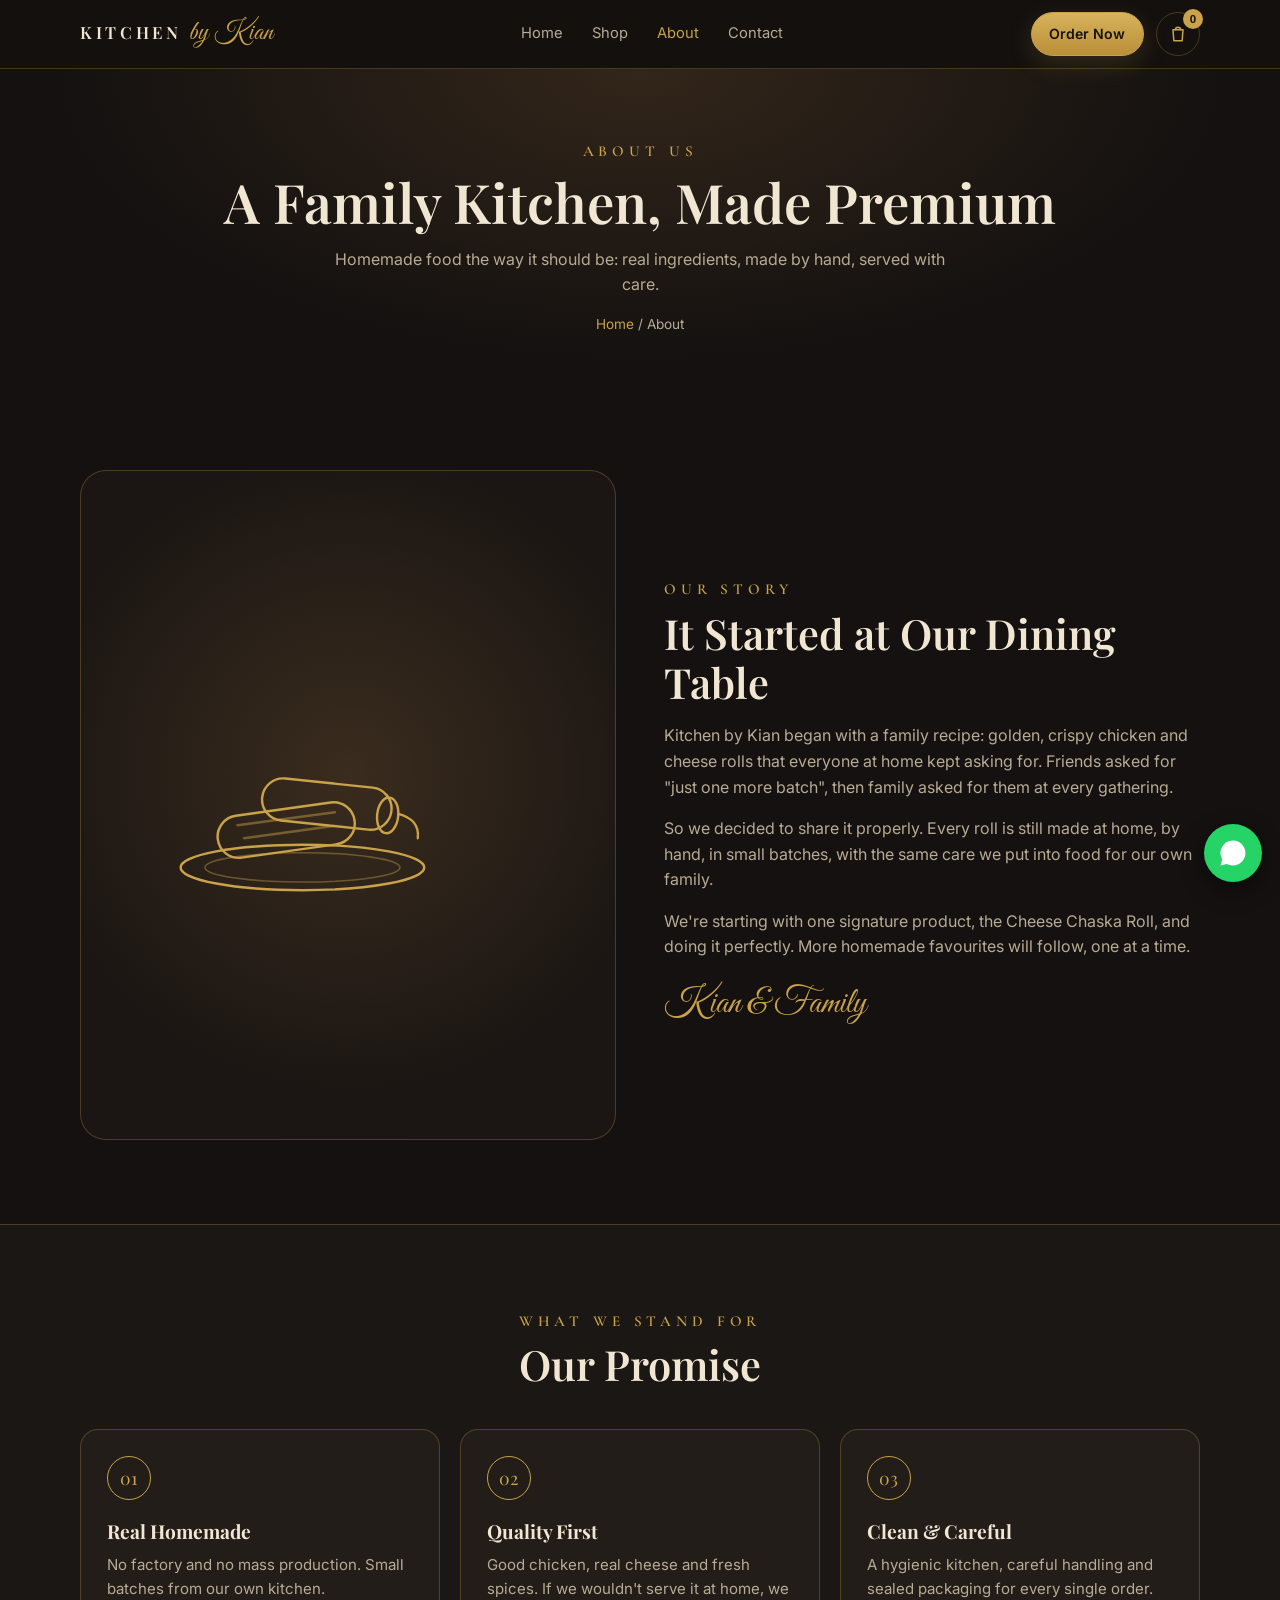
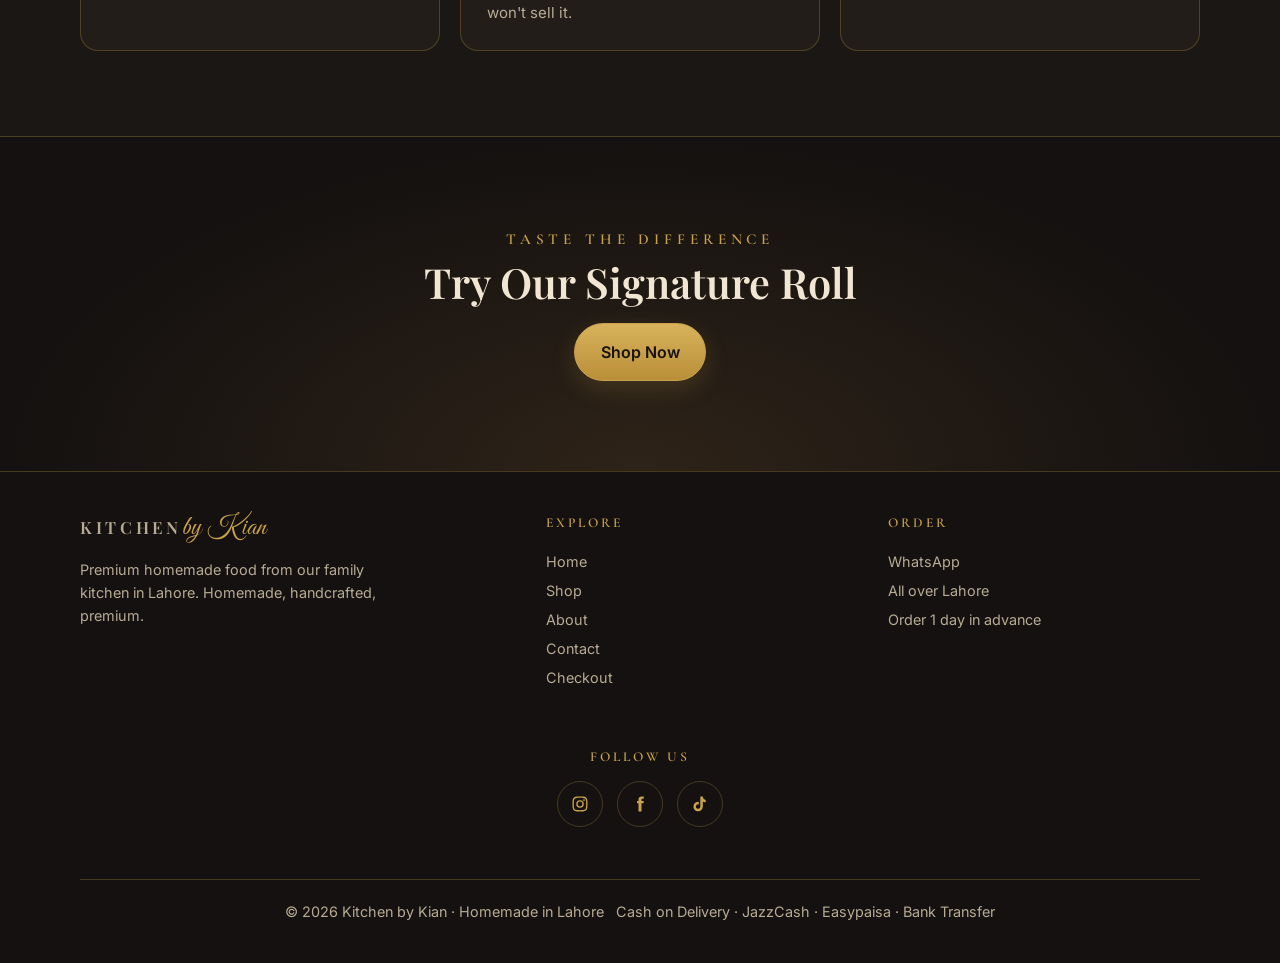
==== about.html @ 2e42f919 "Use new pack photos on Shop (2/2)" ====
<!doctype html>
<html lang="en">
<head>
<meta charset="utf-8">
<meta name="viewport" content="width=device-width, initial-scale=1">
<title>About Kitchen by Kian | Homemade Food Kitchen in Lahore</title>
<meta name="description" content="The story behind Kitchen by Kian: a family kitchen in Lahore making premium homemade food.">
<meta name="theme-color" content="#141110">
<link rel="canonical" href="https://kitchenbykian.com/about.html">
<meta property="og:url" content="https://kitchenbykian.com/about.html">
<meta property="og:type" content="website">
<meta property="og:site_name" content="Kitchen by Kian">
<link rel="icon" type="image/png" href="favicon.png">
<link rel="apple-touch-icon" href="favicon.png">
<meta property="og:title" content="About Kitchen by Kian | Homemade Food Kitchen in Lahore">
<meta property="og:description" content="The story behind Kitchen by Kian: a family kitchen in Lahore making premium homemade food.">
<meta property="og:image" content="https://kitchenbykian.com/share.jpg">
<meta name="twitter:card" content="summary_large_image">
<link rel="preconnect" href="https://fonts.googleapis.com">
<link rel="preconnect" href="https://fonts.gstatic.com" crossorigin>
<link href="https://fonts.googleapis.com/css2?family=Cormorant+Garamond:wght@500;600&family=Great+Vibes&family=Playfair+Display:wght@500;600;700&family=Inter:wght@400;500;600&display=swap" rel="stylesheet">
<link rel="stylesheet" href="styles.css?v=20261009b">
</head>
<body data-page="about">
<div id="site-header"></div>
<header class="page-hero">
  <div class="wrap">
    <div class="eyebrow">About Us</div>
    <h1>A Family Kitchen, Made Premium</h1>
    <p>Homemade food the way it should be: real ingredients, made by hand, served with care.</p>
    <div class="crumbs"><a href="index.html">Home</a> / About</div>
  </div>
</header>
<section>
  <div class="wrap about-split">
    <div class="photo tilt reveal" id="aboutPic"><div class="shine"></div></div>
    <div class="reveal d1">
      <div class="eyebrow">Our Story</div>
      <h2>It Started at Our Dining Table</h2>
      <p>Kitchen by Kian began with a family recipe: golden, crispy chicken and cheese rolls that everyone at home kept asking for. Friends asked for "just one more batch", then family asked for them at every gathering.</p>
      <p>So we decided to share it properly. Every roll is still made at home, by hand, in small batches, with the same care we put into food for our own family.</p>
      <p>We're starting with one signature product, the Cheese Chaska Roll, and doing it perfectly. More homemade favourites will follow, one at a time.</p>
      <div class="sig" style="font-family:'Great Vibes',cursive;color:var(--gold);font-size:2.2rem">Kian &amp; Family</div>
    </div>
  </div>
</section>
<section class="alt">
  <div class="wrap">
    <div class="center reveal"><div class="eyebrow">What We Stand For</div><h2>Our Promise</h2></div>
    <div class="values">
      <div class="card tilt reveal"><div class="shine"></div><div class="lift"><div class="ic">01</div><h4>Real Homemade</h4><p>No factory and no mass production. Small batches from our own kitchen.</p></div></div>
      <div class="card tilt reveal d1"><div class="shine"></div><div class="lift"><div class="ic">02</div><h4>Quality First</h4><p>Good chicken, real cheese and fresh spices. If we wouldn't serve it at home, we won't sell it.</p></div></div>
      <div class="card tilt reveal d2"><div class="shine"></div><div class="lift"><div class="ic">03</div><h4>Clean &amp; Careful</h4><p>A hygienic kitchen, careful handling and sealed packaging for every single order.</p></div></div>
    </div>
  </div>
</section>
<section class="final">
  <div class="wrap reveal">
    <div class="eyebrow">Taste the Difference</div>
    <h2>Try Our Signature Roll</h2>
    <a class="btn" href="shop.html"><span class="pre-swap" data-pre="Reserve Now">Shop Now</span></a>
  </div>
</section>
<div id="site-footer"></div>
<script src="config.js?v=20261009b"></script>
<script src="app.js?v=20261009b"></script>
<script>document.getElementById('aboutPic').insertAdjacentHTML('beforeend', `<div style="width:100%;height:100%;display:grid;place-items:center"><div style="width:78%">${KBK.pic(Object.assign({}, CONFIG.products[0], {image: ""}))}</div></div>`);</script>
</body>
</html>
---- styles.css ----
:root{
    color-scheme:dark;
    --bg:#141110; --bg2:#1b1714; --card:#221d19; --gold:#c9a24a; --gold-soft:#e2c27a;
    --cream:#f0e6d2; --muted:#b8ab94; --line:rgba(201,162,74,.28);
    --glow:#33261a; --nav:rgba(20,17,15,.85); --pic1:#3a2c1e; --pic2:#1b1613; --seal1:#3a2c1c; --seal2:#16120f;
    --packon:#2a231c; --soonbg:#2b241d; --final:#2e2318; --btn-a:#d8b25c; --btn-b:#b98f38; --on-gold:#17120d;
    --k1:#fff6e0; --k2:#e2c27a; --k3:#b98f38; --shadow:rgba(0,0,0,.5);
  }
  /* ---------- THEMES ---------- */
  [data-theme="maroon"]{--bg:#250d10;--bg2:#2e1115;--card:#3a171c;--gold:#d4af5a;--gold-soft:#ecd08c;--cream:#f7ecdb;--muted:#cdb4a4;--line:rgba(212,175,90,.3);
    --glow:#4a1a20;--nav:rgba(37,13,16,.88);--pic1:#4a1d23;--pic2:#25100f;--seal1:#4d1d24;--seal2:#1f0b0d;--packon:#45191f;--soonbg:#3a171c;--final:#4a1a20}
  [data-theme="emerald"]{--bg:#0d1a15;--bg2:#11221b;--card:#162b22;--gold:#cfa955;--gold-soft:#e6c983;--cream:#eee8d8;--muted:#a8b8aa;--line:rgba(207,169,85,.28);
    --glow:#163a2c;--nav:rgba(13,26,21,.88);--pic1:#1b3a2d;--pic2:#0e1c16;--seal1:#1c3b2e;--seal2:#0a1510;--packon:#1d3529;--soonbg:#162b22;--final:#163a2c}
  [data-theme="cream"]{color-scheme:light;--bg:#f7f0e3;--bg2:#efe4cf;--card:#fffaf1;--gold:#a87b2c;--gold-soft:#c79b48;--cream:#2b2016;--muted:#6e5d4a;--line:rgba(168,123,44,.3);
    --glow:#efdcb8;--nav:rgba(247,240,227,.9);--pic1:#f3e4c6;--pic2:#e8d6b4;--seal1:#2b2016;--seal2:#17110b;--packon:#f5ead6;--soonbg:#fffaf1;--final:#efdcb8;
    --btn-a:#b98f38;--btn-b:#93691f;--on-gold:#fffaf0;--shadow:rgba(80,55,20,.18)}
  [data-theme="cream"] .seal .core .e{color:#cdbb9c}
  [data-theme="cream"] .seal .core .b{color:#d8b25c}
  [data-theme="cream"] .item.soon .pic{filter:saturate(.7) opacity(.7)}
  *{box-sizing:border-box;margin:0;padding:0}
  html{scroll-behavior:smooth}
  body{background:var(--bg);color:var(--cream);font-family:Inter,system-ui,sans-serif;line-height:1.6;overflow-x:hidden}
  a{color:inherit;text-decoration:none}
  .wrap{max-width:1160px;margin:0 auto;padding:0 20px;position:relative;z-index:2}
  .eyebrow{font-family:"Cormorant Garamond",serif;font-weight:600;letter-spacing:.32em;text-transform:uppercase;color:var(--gold);font-size:.95rem}
  h2{font-family:"Playfair Display",serif;font-weight:600;font-size:clamp(1.8rem,4vw,2.6rem);line-height:1.2;margin:.4rem 0 1rem}
  .btn{display:inline-flex;align-items:center;gap:.6rem;background:linear-gradient(180deg,var(--btn-a),var(--btn-b));color:var(--on-gold);font-weight:600;padding:.95rem 1.6rem;border-radius:999px;transition:transform .2s, box-shadow .2s;border:1px solid var(--gold);box-shadow:0 8px 24px rgba(201,162,74,.18);cursor:pointer;font-size:1rem}
  .btn:hover{transform:translateY(-2px);box-shadow:0 12px 30px rgba(201,162,74,.3)}
  .btn.ghost{background:transparent;color:var(--gold);box-shadow:none}
  .btn.ghost:hover{background:rgba(201,162,74,.1)}
  .btn.sm{padding:.6rem 1.1rem;font-size:.88rem}
  .btn svg{width:20px;height:20px;flex:none}

  /* nav */
  nav{position:sticky;top:env(safe-area-inset-top,0px);z-index:40;background:var(--nav);backdrop-filter:blur(10px);border-bottom:1px solid var(--line)}
  nav .wrap{display:flex;align-items:center;justify-content:space-between;height:68px}
  .logo{display:flex;align-items:baseline;gap:.45rem;line-height:1}
  .logo b{font-family:"Playfair Display",serif;font-weight:600;letter-spacing:.22em;font-size:1.05rem}
  .logo i{font-family:"Great Vibes",cursive;font-style:normal;color:var(--gold);font-size:1.7rem}
  .links{display:flex;gap:1.8rem;font-size:.92rem;color:var(--muted)}
  .links a:hover{color:var(--gold)}
  @media(max-width:820px){.links{display:none}}

  /* floating decor */
  .decor{position:absolute;inset:0;overflow:hidden;pointer-events:none;z-index:1}
  .decor span{position:absolute;opacity:.5;animation:drift 14s ease-in-out infinite}
  .decor svg{width:100%;height:100%}
  @keyframes drift{0%,100%{transform:translate(0,0) rotate(0)}50%{transform:translate(18px,-26px) rotate(14deg)}}

  /* hero */
  .hero{position:relative;padding:56px 0 70px;background:radial-gradient(ellipse at 70% 30%,var(--glow) 0%,var(--bg) 60%);overflow:hidden}
  .hero .wrap{display:grid;grid-template-columns:1.05fr 1fr;gap:20px;align-items:center}
  .brand{margin:1rem 0 .6rem}
  .brand .k{display:block;font-family:"Playfair Display",serif;font-weight:600;letter-spacing:.24em;font-size:clamp(2.6rem,7vw,4.8rem);line-height:1}
  .brand .by{display:block;font-family:"Great Vibes",cursive;color:var(--gold);font-size:clamp(3rem,8vw,5.4rem);line-height:1;margin-top:.18em;padding-left:.6em}
  .divider{display:flex;align-items:center;gap:12px;margin:1rem 0 1.4rem}
  .divider span{height:1px;width:80px;background:var(--gold)}
  .divider em{width:9px;height:9px;background:var(--gold);transform:rotate(45deg)}
  .hero p.lead{max-width:520px;margin-bottom:2rem;color:var(--muted);font-size:1.08rem}
  .ctas{display:flex;gap:.8rem;flex-wrap:wrap}
  .badges{display:flex;gap:1.6rem;flex-wrap:wrap;margin-top:2.4rem;font-family:"Cormorant Garamond",serif;font-weight:600;letter-spacing:.18em;font-size:.85rem;color:var(--gold);text-transform:uppercase}
  .stage{position:relative;height:520px;display:grid;place-items:center;perspective:1000px}
  .media{display:none;position:relative;width:min(440px,92%);aspect-ratio:4/5;border-radius:220px 220px 26px 26px;overflow:hidden;border:1px solid var(--gold);box-shadow:0 40px 80px rgba(0,0,0,.5),0 0 0 10px rgba(201,162,74,.08)}
  .media video,.media img{width:100%;height:100%;object-fit:cover;display:block}
  .stage.has-media .media{display:block}
  .stage.has-media .emblem{display:none}
  .emblem{position:relative;width:min(460px,92vw);aspect-ratio:1;display:grid;place-items:center;transform-style:preserve-3d;transition:transform .3s ease}
  .emblem svg.spin{position:absolute;inset:0;width:100%;height:100%;animation:spin 40s linear infinite}
  .emblem text{font-family:"Cormorant Garamond",serif;font-weight:600;font-size:17px;letter-spacing:4px;fill:var(--gold)}
  .seal{position:relative;width:64%;aspect-ratio:1;border-radius:50%;background:radial-gradient(circle at 35% 30%,var(--seal1),var(--seal2) 70%);box-shadow:0 30px 70px rgba(0,0,0,.6),inset 0 0 40px rgba(201,162,74,.12);display:grid;place-items:center;transform:translateZ(40px)}
  .seal .ring1{position:absolute;inset:6%;border-radius:50%;border:2px solid var(--gold)}
  .seal .ring2{position:absolute;inset:10%;border-radius:50%;border:1px solid rgba(201,162,74,.45)}
  .seal::after{content:"";position:absolute;inset:0;border-radius:50%;background:conic-gradient(from 0deg,transparent 0 70%,rgba(255,226,160,.28) 78%,transparent 86%);animation:spin 6s linear infinite;mix-blend-mode:screen}
  .core{display:flex;flex-direction:column;align-items:center;line-height:1}
  .core .k{font-family:"Playfair Display",serif;font-weight:600;font-size:clamp(4.5rem,13vw,7.5rem);color:var(--cream);background:linear-gradient(180deg,var(--k1),var(--k2) 60%,var(--k3));-webkit-background-clip:text;background-clip:text;-webkit-text-fill-color:transparent}
  .core .b{font-family:"Great Vibes",cursive;color:var(--gold);font-size:clamp(1.8rem,5vw,2.6rem);margin-top:-.15em}
  .core .e{font-family:"Cormorant Garamond",serif;font-weight:600;letter-spacing:.3em;font-size:.8rem;color:var(--muted);margin-top:.6rem}
  .steam{position:absolute;top:2%;left:50%;transform:translateX(-50%);display:flex;gap:16px}
  .steam i{display:block;width:3px;height:46px;border-radius:3px;background:linear-gradient(180deg,transparent,rgba(240,230,210,.35),transparent);animation:steam 3.2s ease-in-out infinite}
  .steam i:nth-child(2){animation-delay:.8s;height:58px}.steam i:nth-child(3){animation-delay:1.6s}
  @keyframes steam{0%{opacity:0;transform:translateY(20px) scaleY(.6)}40%{opacity:1}100%{opacity:0;transform:translateY(-30px) scaleY(1.2) skewX(10deg)}}
  @keyframes spin{to{transform:rotate(360deg)}}
  /* ---------- HERO OPTIONS ---------- */
  .hv{color:var(--gold);display:none;position:relative;width:min(460px,92vw);aspect-ratio:1;place-items:center}
  .stage[data-hero="roll"] .emblem,.stage[data-hero="cloche"] .emblem,.stage[data-hero="orbit"] .emblem{display:none}
  .stage[data-hero="roll"] .hv-roll,.stage[data-hero="cloche"] .hv-cloche,.stage[data-hero="orbit"] .hv-orbit{display:grid}
  .stage.has-media .hv{display:none!important}
  .hv svg{width:100%;height:100%;overflow:visible}
  .hv-roll .draw{stroke-dasharray:900;stroke-dashoffset:900;animation:draw 2.2s ease forwards}
  @keyframes draw{to{stroke-dashoffset:0}}
  .hv-roll .half{transform-box:view-box;animation:pullL 4s ease-in-out infinite}
  .hv-roll .half.right{animation-name:pullR}
  @keyframes pullL{0%,15%{transform:translateX(0)}55%,75%{transform:translateX(-30px)}100%{transform:translateX(0)}}
  @keyframes pullR{0%,15%{transform:translateX(0)}55%,75%{transform:translateX(30px)}100%{transform:translateX(0)}}
  .hv-roll .strands{transform-box:view-box;transform-origin:220px 240px;animation:stretch 4s ease-in-out infinite}
  @keyframes stretch{0%,15%{transform:scaleX(1)}55%,75%{transform:scaleX(2.5)}100%{transform:scaleX(1)}}
  .hv-roll .drip{transform-box:view-box;transform-origin:220px 262px;animation:drip 4s ease-in-out infinite}
  @keyframes drip{0%,40%{transform:scaleY(0)}70%{transform:scaleY(1)}100%{transform:scaleY(0)}}
  .hv-roll .steam2 path{stroke-dasharray:120;animation:rise 3s ease-in-out infinite}
  .hv-roll .steam2 path:nth-child(2){animation-delay:1s}.hv-roll .steam2 path:nth-child(3){animation-delay:2s}
  @keyframes rise{0%{stroke-dashoffset:120;opacity:0}40%{opacity:1}100%{stroke-dashoffset:-120;opacity:0}}
  .hv-cloche .lid{transform-box:view-box;transform-origin:360px 294px;animation:lift 5s ease-in-out infinite}
  @keyframes lift{0%,20%{transform:none}45%,75%{transform:translate(30px,-70px) rotate(14deg)}100%{transform:none}}
  .hv-cloche .rays{opacity:0;animation:rays 5s ease-in-out infinite}
  @keyframes rays{0%,25%{opacity:0}50%,72%{opacity:1}95%{opacity:0}}
  .hv-cloche .reveal-txt{font-family:"Playfair Display",serif;font-weight:600;font-size:110px;fill:var(--gold);opacity:0;animation:rays 5s ease-in-out infinite}
  .cloche-cap{position:absolute;bottom:4%;left:0;right:0;text-align:center;font-family:"Great Vibes",cursive;color:var(--gold);font-size:2rem}
  .hv-orbit{perspective:900px}
  .mono{font-family:"Playfair Display",serif;font-weight:700;font-size:clamp(10rem,30vw,15rem);line-height:1;color:var(--k2);
    text-shadow:1px 1px 0 #b98f38,2px 2px 0 #a8802f,3px 3px 0 #977226,4px 4px 0 #86641e,5px 5px 0 #755716,6px 6px 0 #644a10,8px 12px 30px rgba(0,0,0,.55);
    animation:sway 6s ease-in-out infinite;transform-style:preserve-3d}
  @keyframes sway{0%,100%{transform:rotateY(-14deg) rotateX(6deg)}50%{transform:rotateY(14deg) rotateX(-4deg)}}
  .mono-sub{position:absolute;bottom:10%;font-family:"Great Vibes",cursive;color:var(--gold);font-size:2.4rem}
  .orbit{position:absolute;inset:6%;transform-style:preserve-3d;transform:rotateX(72deg);animation:orb 14s linear infinite}
  .orbit .track{position:absolute;inset:0;border-radius:50%;border:1.5px solid var(--gold);opacity:.55}
  .orbit span{position:absolute;left:50%;top:50%;width:34px;height:34px;margin:-17px;transform:rotate(var(--a)) translateX(calc(min(460px,92vw)*.44)) rotateX(-72deg)}
  @keyframes orb{to{transform:rotateX(72deg) rotate(360deg)}}
  .prelaunch{display:none;background:linear-gradient(90deg,#b98f38,#e2c27a,#b98f38);color:#17120d;text-align:center;font-size:.9rem;font-weight:600;padding:.55rem 16px}
  .prelaunch a{text-decoration:underline}
  body.pre .prelaunch{display:block}
  @media(max-width:900px){
    .hero{padding:24px 0 56px}
    .hero .wrap{grid-template-columns:1fr;text-align:center}
    .stage{height:auto;padding:10px 0;order:-1}
    .brand .by{padding-left:0}
    .divider,.ctas,.badges{justify-content:center}
    .hero p.lead{margin-left:auto;margin-right:auto}
  }

  section{padding:84px 0;position:relative;overflow:hidden}
  .center{text-align:center}
  .sub{color:var(--muted);max-width:620px}
  .center .sub{margin:0 auto}
  .alt{background:var(--bg2);border-top:1px solid var(--line);border-bottom:1px solid var(--line)}

  /* 3D tilt cards */
  .tilt{transform-style:preserve-3d;transition:transform .25s ease, box-shadow .25s ease, border-color .25s;will-change:transform}
  .tilt .lift{transition:transform .25s ease}
  .tilt:hover .lift{transform:translateZ(30px)}
  .tilt:hover{box-shadow:0 30px 60px var(--shadow);border-color:var(--gold)}
  .shine{position:absolute;inset:0;border-radius:inherit;pointer-events:none;background:radial-gradient(circle at var(--mx,50%) var(--my,50%),rgba(226,194,122,.16),transparent 55%);opacity:0;transition:opacity .25s}
  .tilt:hover .shine{opacity:1}

  /* menu grid */
  .menu{display:grid;grid-template-columns:repeat(4,1fr);gap:22px;margin-top:2.6rem}
  @media(max-width:1000px){.menu{grid-template-columns:1fr 1fr}}
  @media(max-width:540px){.menu{grid-template-columns:1fr}}
  .item{position:relative;background:var(--card);border:1px solid var(--line);border-radius:22px;padding:1.2rem;display:flex;flex-direction:column}
  .item .pic{color:var(--gold);aspect-ratio:4/3;border-radius:16px;background:radial-gradient(circle at 50% 40%,var(--pic1),var(--pic2) 70%);display:grid;place-items:center;margin-bottom:1rem;overflow:hidden}
  .item .pic img{width:100%;height:100%;object-fit:cover}
  .item .pic svg{width:72%}
  .item h4{font-family:"Playfair Display",serif;font-size:1.22rem;line-height:1.25}
  .item p{color:var(--muted);font-size:.9rem;margin:.4rem 0 1rem;flex:1}
  .item .row{display:flex;align-items:center;justify-content:space-between;gap:.6rem}
  .item .price{color:var(--gold);font-weight:600}
  .badge{position:absolute;top:1.8rem;left:1.8rem;z-index:2;font-size:.7rem;letter-spacing:.16em;text-transform:uppercase;padding:.25rem .7rem;border-radius:999px;background:var(--gold);color:var(--on-gold);font-weight:600}
  .item.soon .badge{background:var(--soonbg);color:var(--gold);border:1px solid var(--gold)}
  .item.soon .pic{filter:saturate(.55) brightness(.8)}
  .notify{font-size:.85rem;color:var(--gold);border:1px solid var(--line);padding:.5rem .9rem;border-radius:999px}
  .notify:hover{border-color:var(--gold)}

  /* order configurator */
  .product{display:grid;grid-template-columns:1fr 1fr;gap:48px;align-items:center;margin-top:2.5rem}
  @media(max-width:860px){.product{grid-template-columns:1fr}}
  .photo{color:var(--gold);position:relative;aspect-ratio:1/1;border-radius:26px;background:radial-gradient(circle at 50% 45%,var(--pic1),var(--pic2) 70%);border:1px solid var(--line);display:grid;place-items:center;overflow:hidden}
  .photo img{width:100%;height:100%;object-fit:cover}
  .photo svg{width:78%}
  .tag{display:inline-block;border:1px solid var(--gold);color:var(--gold);border-radius:999px;padding:.25rem .8rem;font-size:.78rem;letter-spacing:.12em;text-transform:uppercase}
  .product h3{font-family:"Playfair Display",serif;font-size:clamp(1.8rem,3.6vw,2.4rem);margin:.8rem 0 .6rem;line-height:1.2}
  .product .desc{color:var(--muted);margin-bottom:1.6rem}
  .packs{display:grid;grid-template-columns:1fr 1fr;gap:14px;margin-bottom:1.4rem}
  .pack{background:var(--card);border:1px solid var(--line);border-radius:16px;padding:1.1rem 1.2rem;cursor:pointer;transition:.2s}
  .pack:hover,.pack.on{border-color:var(--gold);background:var(--packon);transform:translateY(-3px)}
  .pack .n{font-family:"Playfair Display",serif;font-size:1.25rem}
  .pack .p{color:var(--gold);font-weight:600;font-size:1.1rem;margin-top:.2rem}
  .pack small{color:var(--muted);display:block;font-size:.8rem}
  .options{display:flex;gap:10px;margin-bottom:1.6rem;flex-wrap:wrap}
  .opt{border:1px solid var(--line);border-radius:999px;padding:.45rem 1rem;font-size:.88rem;cursor:pointer;color:var(--muted);transition:.2s}
  .opt.on{border-color:var(--gold);color:var(--gold);background:rgba(201,162,74,.08)}
  .qty{display:flex;align-items:center;gap:14px;margin-bottom:1.6rem}
  .qty button{width:38px;height:38px;border-radius:50%;border:1px solid var(--line);background:var(--card);color:var(--cream);font-size:1.2rem;cursor:pointer}
  .qty button:hover{border-color:var(--gold)}
  .qty span{min-width:24px;text-align:center;font-weight:600}
  .total{color:var(--muted);margin-bottom:1.2rem;font-size:.95rem}
  .total b{color:var(--gold);font-size:1.15rem}

  /* features */
  .grid3{display:grid;grid-template-columns:repeat(3,1fr);gap:20px;margin-top:2.5rem}
  .grid4{display:grid;grid-template-columns:repeat(4,1fr);gap:20px;margin-top:2.5rem}
  @media(max-width:860px){.grid3,.grid4{grid-template-columns:1fr 1fr}}
  @media(max-width:520px){.grid3,.grid4{grid-template-columns:1fr}}
  .card{position:relative;background:var(--card);border:1px solid var(--line);border-radius:18px;padding:1.6rem}
  .card .ic{width:44px;height:44px;border-radius:50%;border:1px solid var(--gold);display:grid;place-items:center;color:var(--gold);font-family:"Playfair Display",serif;font-size:1.1rem;margin-bottom:1rem}
  .card h4{font-family:"Playfair Display",serif;font-size:1.2rem;margin-bottom:.4rem}
  .card p{color:var(--muted);font-size:.94rem}

  /* story */
  .story{max-width:760px;margin:0 auto;text-align:center}
  .story blockquote{font-family:"Cormorant Garamond",serif;font-size:clamp(1.4rem,3vw,1.9rem);line-height:1.45;margin:1rem 0 1.2rem}
  .story .sig{font-family:"Great Vibes",cursive;color:var(--gold);font-size:2.2rem}

  /* delivery */
  .info{display:grid;grid-template-columns:repeat(3,1fr);gap:20px;margin-top:2rem}
  @media(max-width:760px){.info{grid-template-columns:1fr}}
  .info .card b{display:block;color:var(--gold);font-size:.8rem;letter-spacing:.15em;text-transform:uppercase;margin-bottom:.4rem}
  .info .card div{font-family:"Playfair Display",serif;font-size:1.15rem}

  /* faq */
  details{border-bottom:1px solid var(--line);padding:1.1rem 0}
  summary{cursor:pointer;font-family:"Playfair Display",serif;font-size:1.1rem;list-style:none;display:flex;justify-content:space-between;gap:1rem}
  summary::-webkit-details-marker{display:none}
  summary::after{content:"+";color:var(--gold)}
  details[open] summary::after{content:"–"}
  details p{color:var(--muted);margin-top:.6rem}
  .faq{max-width:760px;margin:2rem auto 0}

  .final{text-align:center;padding:90px 0;background:radial-gradient(ellipse at 50% 100%,var(--final) 0%,var(--bg) 70%)}

  footer{border-top:1px solid var(--line);padding:40px 0;color:var(--muted);font-size:.9rem}
  footer .wrap{display:flex;justify-content:space-between;align-items:center;gap:1.5rem;flex-wrap:wrap}
  .social{display:flex;gap:14px}
  .social a{width:40px;height:40px;border:1px solid var(--line);border-radius:50%;display:grid;place-items:center;color:var(--gold);transition:.2s}
  .social a:hover{border-color:var(--gold);transform:translateY(-2px)}
  .social svg{width:18px;height:18px;fill:currentColor}

  .float{position:fixed;right:18px;bottom:18px;z-index:50;width:58px;height:58px;border-radius:50%;background:#25d366;display:grid;place-items:center;box-shadow:0 8px 24px rgba(0,0,0,.4);animation:pulse 2.6s ease-in-out infinite}
  .float svg{width:30px;height:30px;fill:#fff}
  @keyframes pulse{0%,100%{box-shadow:0 0 0 0 rgba(37,211,102,.5),0 8px 24px rgba(0,0,0,.4)}50%{box-shadow:0 0 0 12px rgba(37,211,102,0),0 8px 24px rgba(0,0,0,.4)}}

  /* scroll reveal */
  .reveal{opacity:0;transform:translateY(34px);transition:opacity .9s ease, transform .9s ease}
  .reveal.in{opacity:1;transform:none}
  .d1{transition-delay:.1s}.d2{transition-delay:.2s}.d3{transition-delay:.3s}

  @media (prefers-reduced-motion: reduce){
    *{animation:none!important;transition:none!important}
    .reveal{opacity:1;transform:none}
  }

/* =================== MULTI-PAGE ADDITIONS =================== */
.links a.active{color:var(--gold)}
.nav-right{display:flex;align-items:center;gap:12px}
.cart-btn{position:relative;width:44px;height:44px;border-radius:50%;border:1px solid var(--line);display:grid;place-items:center;color:var(--gold);background:transparent;cursor:pointer;transition:.2s}
.cart-btn:hover{border-color:var(--gold)}
.cart-btn svg{width:20px;height:20px}
.cart-count{position:absolute;top:-4px;right:-4px;min-width:20px;height:20px;padding:0 5px;border-radius:999px;background:var(--gold);color:var(--on-gold);font-size:.72rem;font-weight:700;display:grid;place-items:center}
.cart-count.bump{animation:bump .4s ease}
@keyframes bump{50%{transform:scale(1.35)}}
.burger{display:none;width:44px;height:44px;border-radius:50%;border:1px solid var(--line);background:transparent;color:var(--gold);cursor:pointer}
.burger svg{width:20px;height:20px}
@media(max-width:820px){
  .burger{display:grid;place-items:center}
  nav .btn.sm{display:none}
  .links.open{display:flex;position:absolute;top:68px;left:0;right:0;flex-direction:column;gap:0;background:var(--bg2);border-bottom:1px solid var(--line);padding:8px 20px}
  .links.open a{padding:14px 0;border-bottom:1px solid var(--line);font-size:1rem}
}

/* page header */
.page-hero{padding:70px 0 50px;text-align:center;background:radial-gradient(ellipse at 50% 0%,var(--glow) 0%,var(--bg) 65%);position:relative;overflow:hidden}
.page-hero h1{font-family:"Playfair Display",serif;font-weight:600;font-size:clamp(2.2rem,6vw,3.4rem);line-height:1.15;margin:.5rem 0 .8rem}
.page-hero p{color:var(--muted);max-width:620px;margin:0 auto}
.crumbs{font-size:.85rem;color:var(--muted);margin-top:1rem}
.crumbs a{color:var(--gold)}

/* shop */
.shop-grid{display:grid;grid-template-columns:repeat(3,1fr);gap:24px;margin-top:2rem}
@media(max-width:980px){.shop-grid{grid-template-columns:1fr 1fr}}
@media(max-width:600px){.shop-grid{grid-template-columns:1fr}}
.pcard{position:relative;background:var(--card);border:1px solid var(--line);border-radius:22px;padding:1.2rem;display:flex;flex-direction:column}
.pcard .pic{color:var(--gold);aspect-ratio:4/3;border-radius:16px;background:radial-gradient(circle at 50% 40%,var(--pic1),var(--pic2) 70%);display:grid;place-items:center;margin-bottom:1rem;overflow:hidden}
.pcard .pic img{width:100%;height:100%;object-fit:cover}
.pcard .pic svg{width:72%}
.pcard h3{font-family:"Playfair Display",serif;font-size:1.4rem;line-height:1.25}
.pcard .d{color:var(--muted);font-size:.92rem;margin:.4rem 0 1rem}
.pcard.soon .pic{filter:saturate(.55) brightness(.8)}
.pcard .lbl{font-size:.75rem;letter-spacing:.14em;text-transform:uppercase;color:var(--muted);margin:.2rem 0 .5rem}
.seg{display:flex;flex-wrap:wrap;gap:8px;margin-bottom:.9rem}
.seg button{background:transparent;border:1px solid var(--line);color:var(--muted);border-radius:999px;padding:.42rem .9rem;font:inherit;font-size:.85rem;cursor:pointer;transition:.2s}
.seg button.on{border-color:var(--gold);color:var(--gold);background:rgba(201,162,74,.08)}
.pcard .buy{display:flex;align-items:center;justify-content:space-between;gap:10px;margin-top:auto;padding-top:.6rem}
.pcard .pr{color:var(--gold);font-weight:600;font-size:1.1rem}
.step{display:inline-flex;align-items:center;border:1px solid var(--line);border-radius:999px}
.step button{width:34px;height:34px;border:0;background:transparent;color:var(--cream);font-size:1.1rem;cursor:pointer}
.step span{min-width:22px;text-align:center;font-weight:600}

/* drawer */
.overlay{position:fixed;inset:0;background:rgba(0,0,0,.55);opacity:0;pointer-events:none;transition:.3s;z-index:60}
.overlay.open{opacity:1;pointer-events:auto}
.drawer{position:fixed;top:0;right:0;height:100%;width:min(420px,100%);background:var(--bg2);border-left:1px solid var(--line);z-index:61;transform:translateX(100%);transition:transform .35s ease;display:flex;flex-direction:column}
.drawer.open{transform:none}
.drawer header{display:flex;justify-content:space-between;align-items:center;padding:20px;border-bottom:1px solid var(--line)}
.drawer header h3{font-family:"Playfair Display",serif;font-size:1.4rem}
.drawer .x{background:transparent;border:1px solid var(--line);color:var(--cream);width:38px;height:38px;border-radius:50%;cursor:pointer;font-size:1.1rem}
.drawer .items{flex:1;overflow:auto;padding:10px 20px}
.citem{display:grid;grid-template-columns:64px 1fr auto;gap:12px;align-items:center;padding:14px 0;border-bottom:1px solid var(--line)}
.citem .th{width:64px;height:64px;border-radius:12px;background:radial-gradient(circle,var(--pic1),var(--pic2));color:var(--gold);display:grid;place-items:center;overflow:hidden}
.citem .th svg{width:90%}.citem .th img{width:100%;height:100%;object-fit:cover}
.citem b{font-family:"Playfair Display",serif;font-weight:600;display:block}
.citem small{color:var(--muted);display:block;font-size:.8rem}
.citem .rm{background:none;border:0;color:var(--muted);font-size:.78rem;text-decoration:underline;cursor:pointer;padding:0;margin-top:4px}
.drawer footer{padding:20px;border-top:1px solid var(--line)}
.drawer .sum{display:flex;justify-content:space-between;margin-bottom:14px;font-size:1.05rem}
.drawer .sum b{color:var(--gold)}
.drawer .btn{width:100%;justify-content:center}
.empty{text-align:center;color:var(--muted);padding:50px 10px}
.empty .btn{margin-top:1rem}

/* forms / checkout / contact */
.two{display:grid;grid-template-columns:1.25fr 1fr;gap:32px;align-items:start}
@media(max-width:900px){.two{grid-template-columns:1fr}}
.panel{background:var(--card);border:1px solid var(--line);border-radius:22px;padding:1.8rem}
.panel h3{font-family:"Playfair Display",serif;font-size:1.4rem;margin-bottom:1rem}
.field{display:flex;flex-direction:column;gap:6px;margin-bottom:14px}
.field label{font-size:.85rem;color:var(--muted)}
.field input,.field select,.field textarea{background:var(--bg);border:1px solid var(--line);border-radius:12px;padding:.85rem 1rem;color:var(--cream);font:inherit;outline:none;transition:.2s}
.field input:focus,.field select:focus,.field textarea:focus{border-color:var(--gold)}
.field textarea{min-height:90px;resize:vertical}
.row2{display:grid;grid-template-columns:1fr 1fr;gap:14px}
@media(max-width:520px){.row2{grid-template-columns:1fr}}
.radios{display:grid;gap:10px}
.radios label{display:flex;gap:10px;align-items:center;border:1px solid var(--line);border-radius:12px;padding:.8rem 1rem;cursor:pointer;color:var(--cream);font-size:.95rem}
.radios input{accent-color:var(--gold)}
.radios label:has(input:checked){border-color:var(--gold);background:rgba(201,162,74,.06)}
.err{color:#e0806b;font-size:.8rem;display:none}
.field.bad input,.field.bad select{border-color:#e0806b}.field.bad .err{display:block}
.osum .citem{grid-template-columns:52px 1fr auto}.osum .th{width:52px;height:52px}
.line{display:flex;justify-content:space-between;color:var(--muted);padding:6px 0}
.line.tot{color:var(--cream);font-size:1.15rem;border-top:1px solid var(--line);margin-top:8px;padding-top:12px}
.line.tot b{color:var(--gold)}
.note{font-size:.85rem;color:var(--muted);margin-top:12px}
.contact-list{display:grid;gap:14px}
.contact-list a,.contact-list div{display:flex;gap:14px;align-items:center;border:1px solid var(--line);border-radius:16px;padding:1rem 1.2rem}
.contact-list .ic2{width:42px;height:42px;border-radius:50%;border:1px solid var(--gold);display:grid;place-items:center;color:var(--gold);flex:none}
.contact-list .ic2 svg{width:20px;height:20px;fill:currentColor}
.contact-list small{display:block;color:var(--muted)}
.values{display:grid;grid-template-columns:repeat(3,1fr);gap:20px;margin-top:2.5rem}
@media(max-width:860px){.values{grid-template-columns:1fr}}
.about-split{display:grid;grid-template-columns:1fr 1fr;gap:48px;align-items:center}
@media(max-width:860px){.about-split{grid-template-columns:1fr}}
.about-split .photo{aspect-ratio:4/5}
.about-split p{color:var(--muted);margin-bottom:1rem}
.toast{position:fixed;left:50%;top:84px;transform:translate(-50%,-160px);background:var(--card);border:1px solid var(--gold);color:var(--cream);padding:.8rem 1.2rem;border-radius:999px;z-index:70;transition:transform .35s ease;font-size:.92rem;box-shadow:0 10px 30px rgba(0,0,0,.4);white-space:nowrap}
.toast.show{transform:translate(-50%,0)}
@media(max-width:520px){.toast{white-space:normal;width:calc(100% - 32px);text-align:center;border-radius:16px}}
.foot-cols{display:grid;grid-template-columns:1.4fr 1fr 1fr;gap:30px;width:100%}
@media(max-width:760px){.foot-cols{grid-template-columns:1fr 1fr}.foot-cols>div:first-child{grid-column:1/-1}}
.foot-cols h5{font-family:"Cormorant Garamond",serif;font-weight:600;letter-spacing:.22em;text-transform:uppercase;color:var(--gold);font-size:.85rem;margin-bottom:.8rem}
.foot-cols a{display:block;padding:3px 0}
.foot-cols a:hover{color:var(--gold)}
.foot-bottom{border-top:1px solid var(--line);margin-top:28px;padding-top:20px;width:100%;display:flex;justify-content:space-between;flex-wrap:wrap;gap:12px}

.panel.sticky{position:sticky;top:90px}
@media(max-width:900px){.panel.sticky{position:static}}

.pbody{display:flex;flex-direction:column;flex:1}
.pcard .buy{flex-wrap:wrap}
.shop-grid.one{grid-template-columns:1fr;max-width:980px;margin-left:auto;margin-right:auto}
.shop-grid.one .pcard{display:grid;grid-template-columns:1fr 1fr;gap:36px;align-items:center;padding:1.6rem}
.shop-grid.one .pcard .pic{aspect-ratio:1/1;margin:0}
.shop-grid.one .pcard h3{font-size:2rem}
@media(max-width:760px){.shop-grid.one .pcard{grid-template-columns:1fr;gap:16px;padding:1.2rem}.shop-grid.one .pcard .pic{aspect-ratio:4/3}}
.toast{opacity:0;visibility:hidden}
.toast.show{opacity:1;visibility:visible}
.soon-title{margin-top:4rem}

.sub2{font-size:.78rem;letter-spacing:.16em;text-transform:uppercase;color:var(--gold);margin-top:.15rem}
.shop-grid.one .sub2{font-size:.85rem}
.shop-grid.four{grid-template-columns:repeat(4,1fr)}
@media(max-width:1000px){.shop-grid.four{grid-template-columns:1fr 1fr}}
@media(max-width:560px){.shop-grid.four{grid-template-columns:1fr}}
.menu{grid-template-columns:repeat(5,1fr)}
@media(max-width:1100px){.menu{grid-template-columns:repeat(3,1fr)}}
@media(max-width:760px){.menu{grid-template-columns:1fr 1fr}}
@media(max-width:480px){.menu{grid-template-columns:1fr}}
/* ---------- SIMPLE STYLE: clean and still ---------- */
body.simple *,body.simple *::before,body.simple *::after{animation:none!important}
body.simple .decor,body.simple .steam,body.simple .hv-roll .steam2,body.simple .shine,body.simple .hv-roll .drip{display:none!important}
body.simple .reveal{opacity:1!important;transform:none!important;transition:none!important}
body.simple .tilt,body.simple .tilt:hover{transform:none!important;box-shadow:none}
body.simple .hv-roll .draw{stroke-dashoffset:0}
body.simple .hv-roll .half.left{transform:translateX(-22px)}
body.simple .hv-roll .half.right{transform:translateX(22px)}
body.simple .hv-roll .strands{transform:scaleX(2.1)}
body.simple .hero{background:var(--bg)}
body.simple .btn{box-shadow:none}
body.simple .float{animation:none}

.follow{width:100%;text-align:center;margin-top:30px}
.follow h5{font-family:"Cormorant Garamond",serif;font-weight:600;letter-spacing:.22em;text-transform:uppercase;color:var(--gold);font-size:.85rem;margin-bottom:.8rem}
.social-center{justify-content:center}
.social-center a{width:46px;height:46px}
.foot-bottom{justify-content:center;text-align:center}

/* ---- Checkout: Delivery / Pickup ---- */
.radios.method{grid-template-columns:1fr 1fr}
.radios.method label{flex-direction:column;align-items:flex-start;gap:2px}
.radios.method label b{font-weight:600;display:flex;gap:8px;align-items:center}
.radios.method label small{color:var(--muted);font-size:.8rem;padding-left:24px}
@media(max-width:420px){.radios.method{grid-template-columns:1fr}}
.pickup-info{margin-top:12px;border:1px dashed var(--gold);border-radius:12px;padding:.85rem 1rem;color:var(--cream);font-size:.9rem;line-height:1.6;background:rgba(201,162,74,.05)}
.pickup-info span{color:var(--muted);display:block;font-size:.82rem}

/* ---- Real photos: "Serving suggestion" label (7 Oct 2026) ---- */
.pic,.media{position:relative}
.pic-note{position:absolute;left:10px;bottom:10px;z-index:2;max-width:calc(100% - 20px);background:rgba(20,17,16,.82);color:var(--cream);border:1px solid var(--gold);border-radius:999px;padding:.28rem .75rem;font-size:.72rem;letter-spacing:.04em;line-height:1.3;pointer-events:none}
.media .pic-note{left:50%;transform:translateX(-50%);bottom:16px;white-space:nowrap}
/* keep grids balanced with the extra "Fried — Coming Soon" card */
@media(min-width:1101px){.menu:has(> :nth-child(6)){grid-template-columns:repeat(3,1fr)}}
@media(min-width:1001px){.shop-grid.four:has(> :nth-child(5)){grid-template-columns:repeat(3,1fr)}}

/* ---- Shop card: one photo per pack (8 Oct 2026) ---- */
.pcard .pic.has-pack{position:relative;aspect-ratio:1/1!important;background:#141110}
.pcard .pic.has-pack .pack-img{position:absolute;inset:0;width:100%;height:100%;object-fit:cover;object-position:50% 50%;opacity:0;transition:opacity .45s ease}
.pcard .pic.has-pack .pack-img.on{opacity:1}
.citem .th img{object-fit:cover;object-position:50% 40%}

/* ---- Home hero: 3D roll video in place of the drawing (8 Oct 2026) ---- */
.stage.has-media .media:has(video){width:min(560px,100%);aspect-ratio:4/3;border:0;border-radius:0;box-shadow:none;background:transparent;
  -webkit-mask-image:radial-gradient(ellipse 50% 50% at 50% 50%,#000 62%,transparent 100%);mask-image:radial-gradient(ellipse 50% 50% at 50% 50%,#000 62%,transparent 100%)}
.stage.has-media .media:has(video) .shine{display:none}
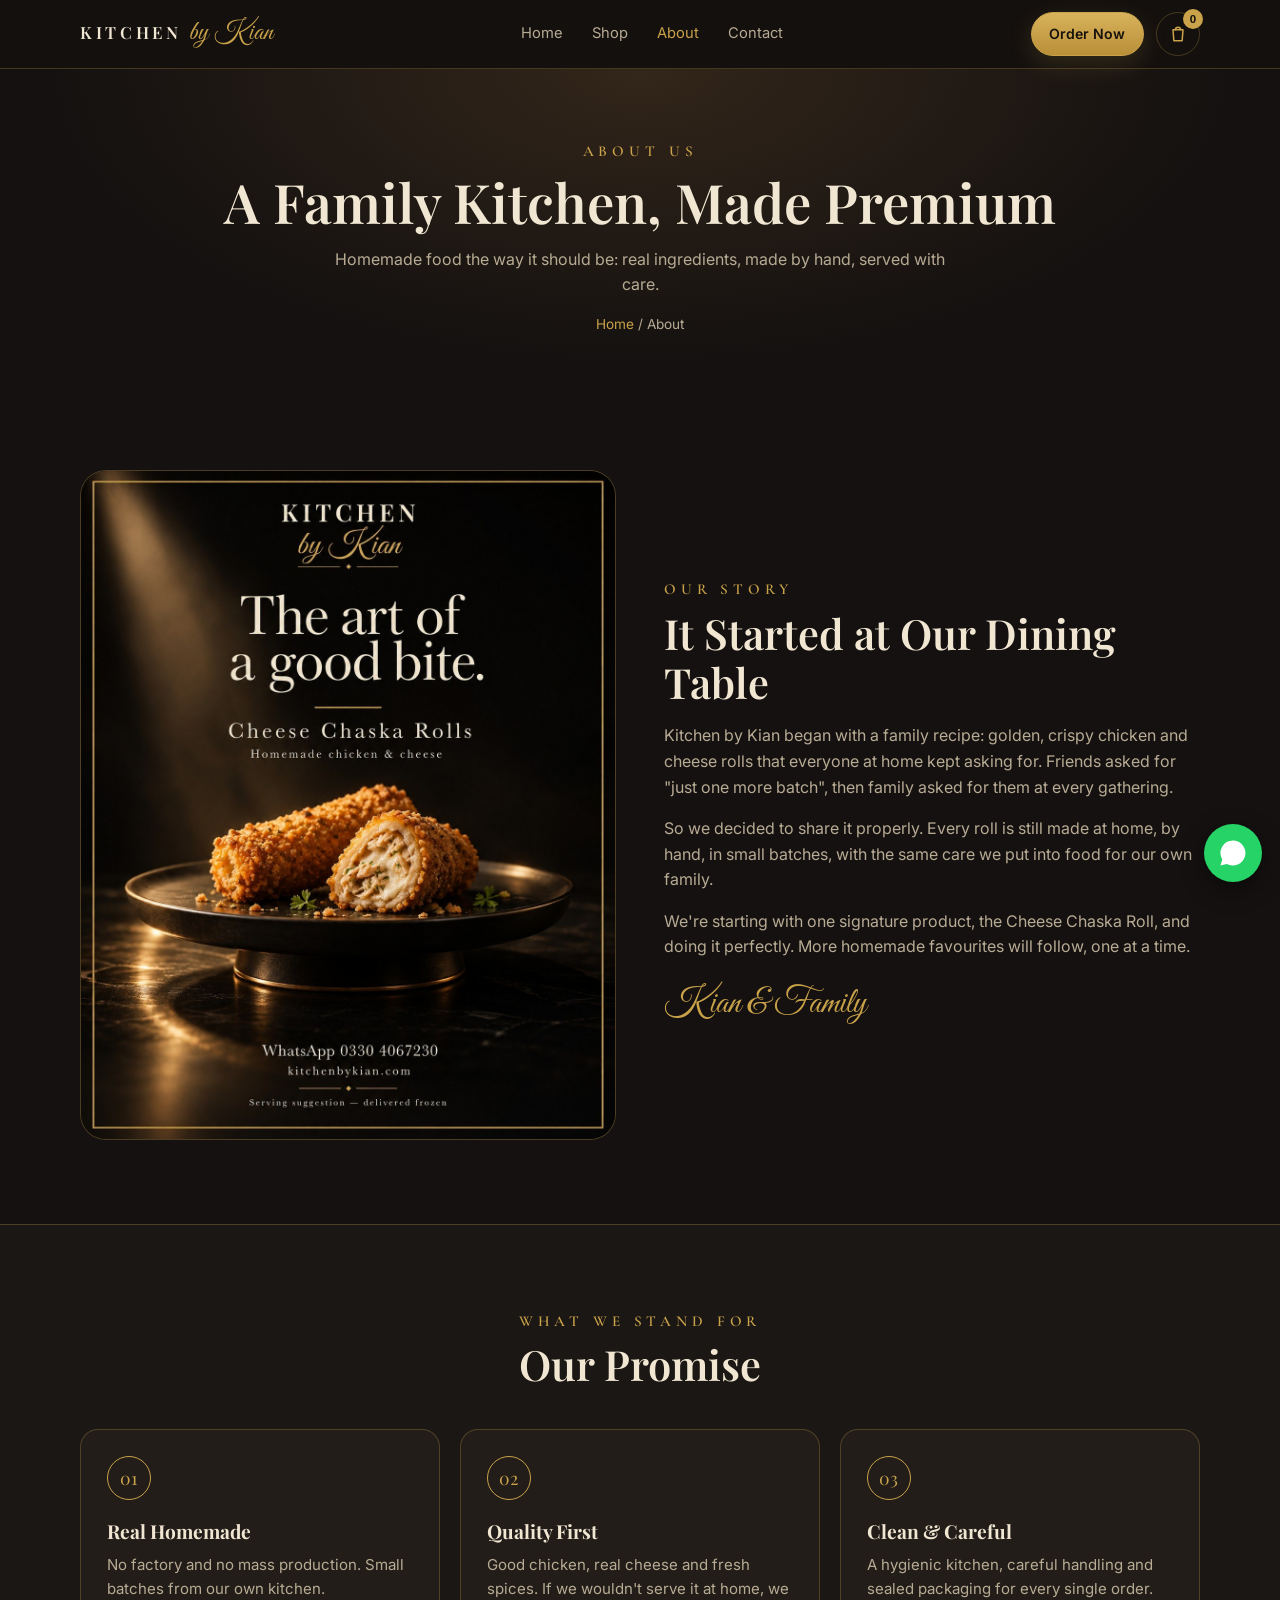
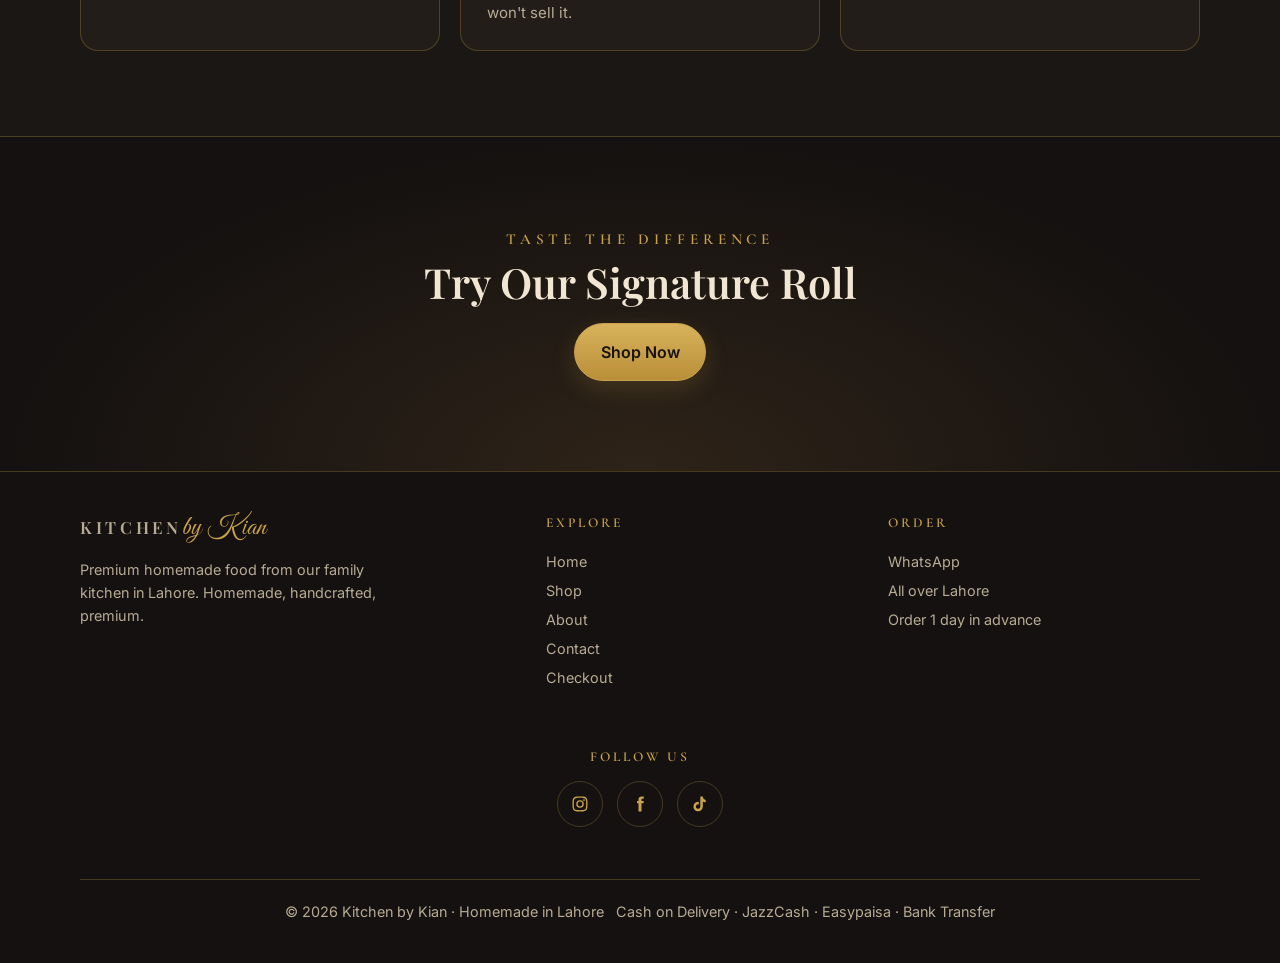
==== commit 1c1e47d5: "About page uses new photo (2/2)" ====
--- a/about.html
+++ b/about.html
@@ -19,7 +19,7 @@
 <link rel="preconnect" href="https://fonts.googleapis.com">
 <link rel="preconnect" href="https://fonts.gstatic.com" crossorigin>
 <link href="https://fonts.googleapis.com/css2?family=Cormorant+Garamond:wght@500;600&family=Great+Vibes&family=Playfair+Display:wght@500;600;700&family=Inter:wght@400;500;600&display=swap" rel="stylesheet">
-<link rel="stylesheet" href="styles.css?v=20261009b">
+<link rel="stylesheet" href="styles.css?v=20261013a">
 </head>
 <body data-page="about">
 <div id="site-header"></div>
@@ -28,7 +28,7 @@
     <div class="eyebrow">About Us</div>
     <h1>A Family Kitchen, Made Premium</h1>
     <p>Homemade food the way it should be: real ingredients, made by hand, served with care.</p>
-    <div class="crumbs"><a href="index.html">Home</a> / About</div>
+    <div class="crumbs"><a href="/">Home</a> / About</div>
   </div>
 </header>
 <section>
@@ -62,8 +62,8 @@
   </div>
 </section>
 <div id="site-footer"></div>
-<script src="config.js?v=20261009b"></script>
-<script src="app.js?v=20261009b"></script>
-<script>document.getElementById('aboutPic').insertAdjacentHTML('beforeend', `<div style="width:100%;height:100%;display:grid;place-items:center"><div style="width:78%">${KBK.pic(Object.assign({}, CONFIG.products[0], {image: ""}))}</div></div>`);</script>
+<script src="config.js?v=20261013a"></script>
+<script src="app.js?v=20261013a"></script>
+<script>document.getElementById('aboutPic').insertAdjacentHTML('beforeend', `<img src="photos/about-poster.jpg" alt="Kitchen by Kian Cheese Chaska Rolls on a plate, one cut open to show the chicken and cheese filling">`);</script>
 </body>
 </html>
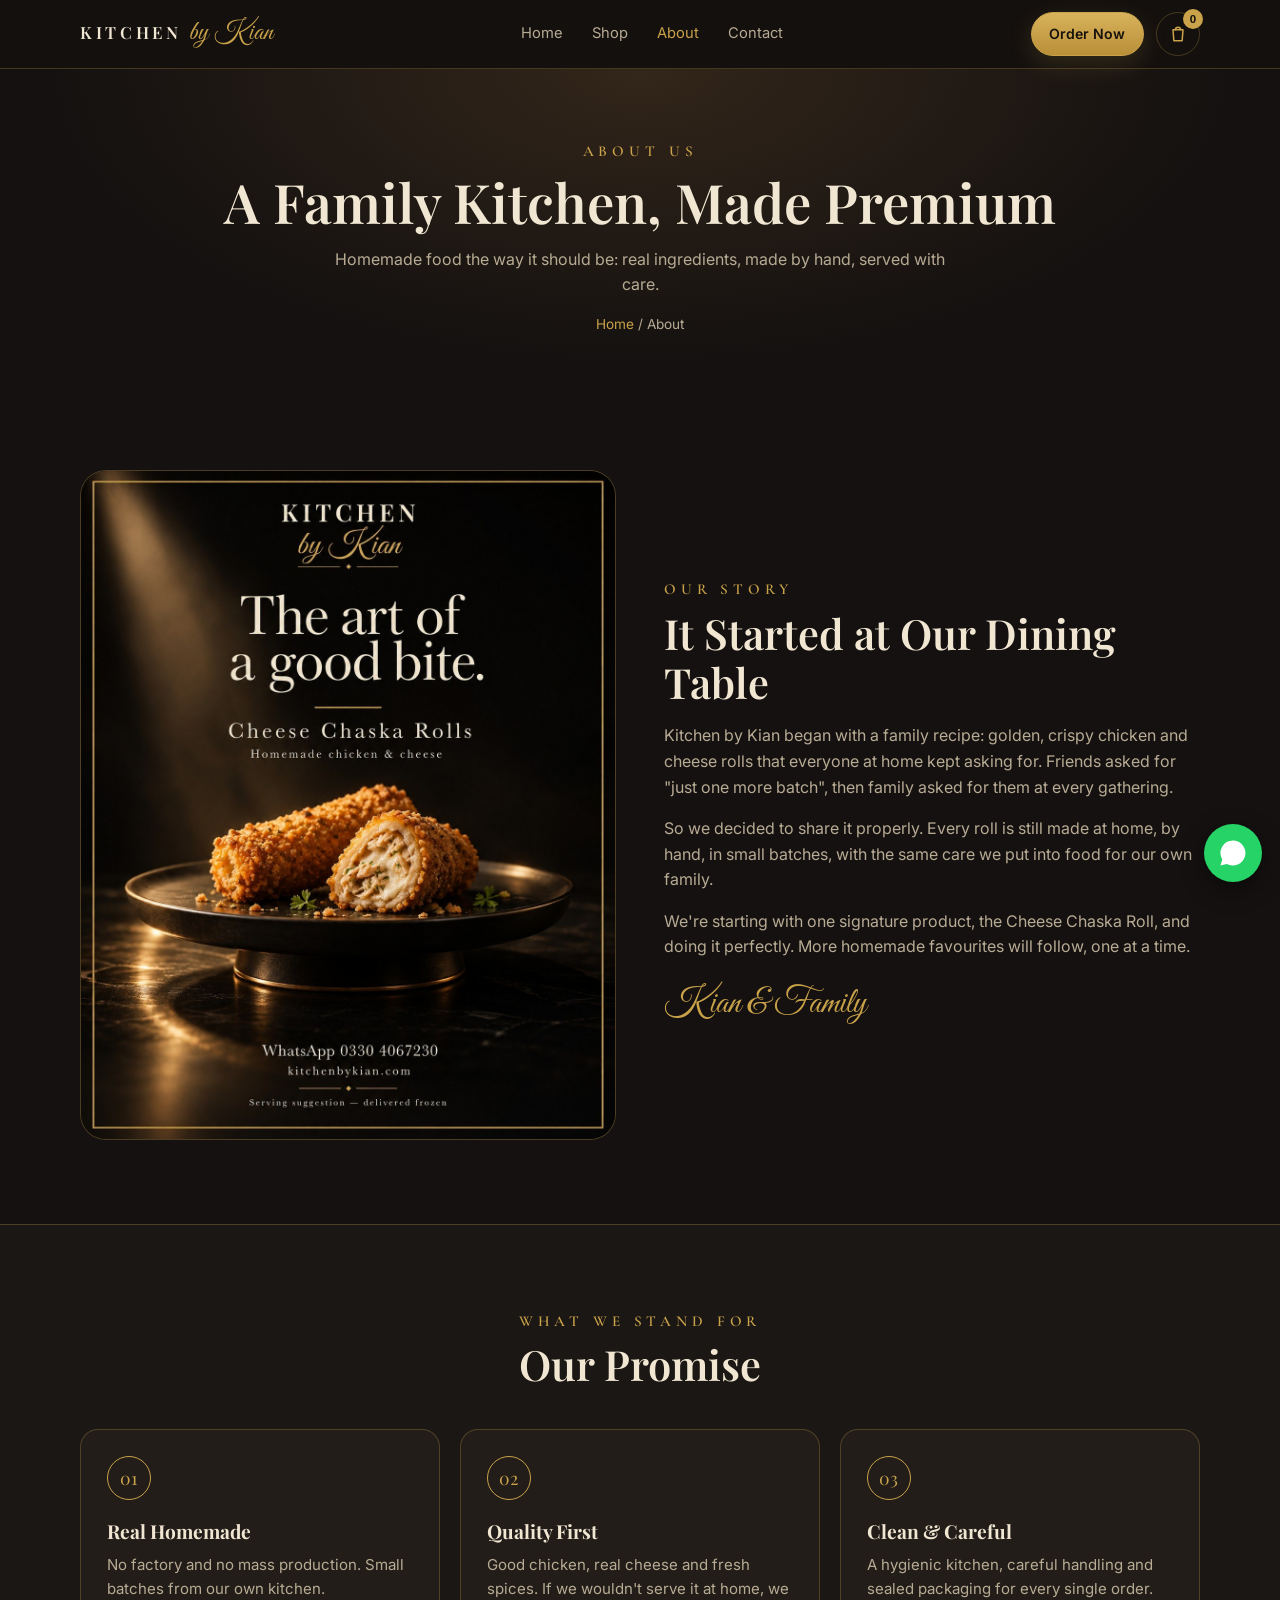
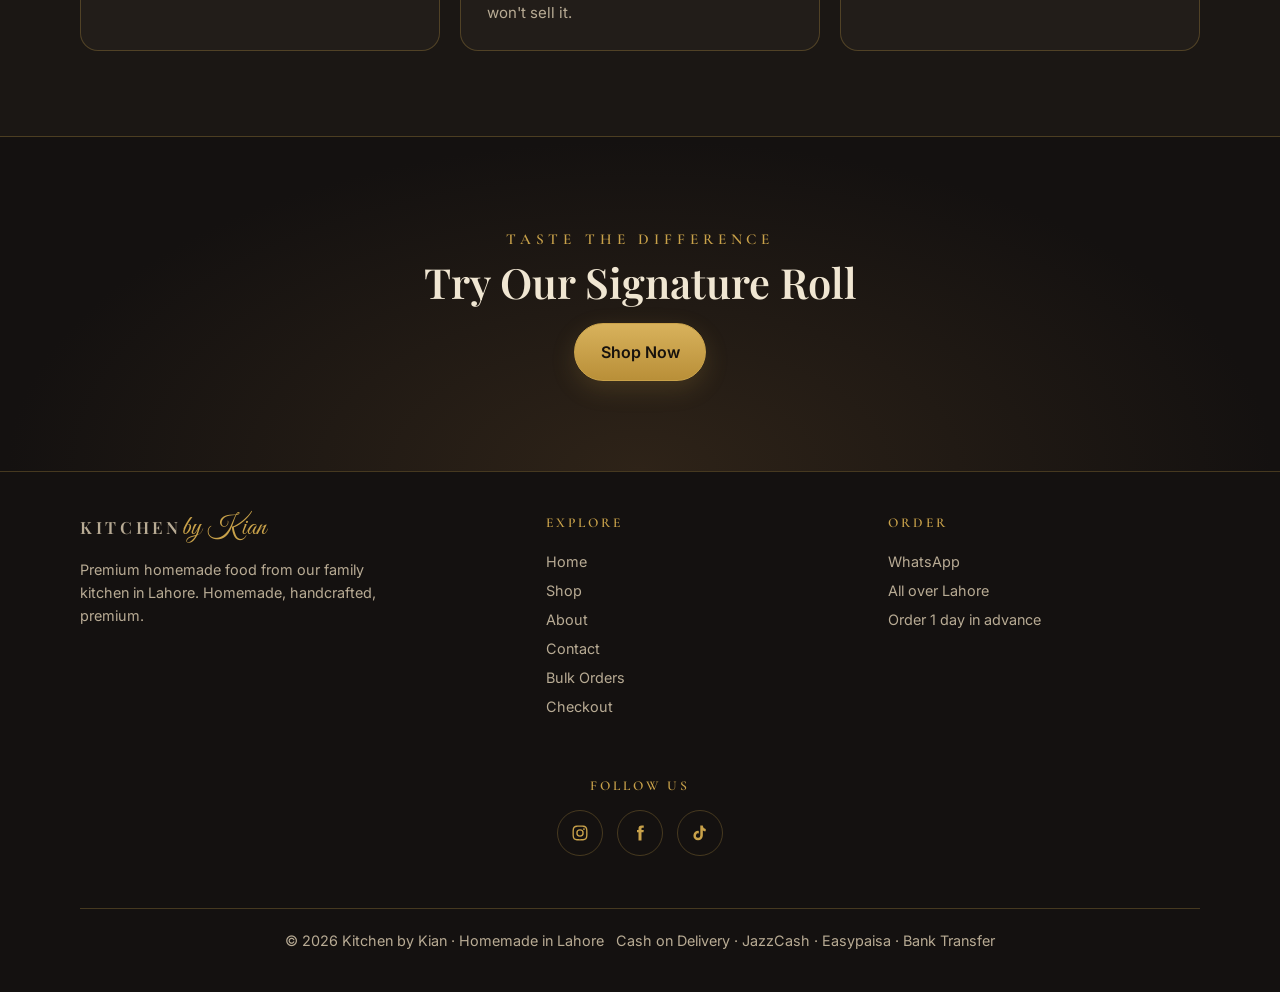
==== commit ce102004: "SEO 4 Nov: new Bulk Orders page (bulk-orders.html), footer + FAQ links, version 20261104a, sitemap" ====
--- a/about.html
+++ b/about.html
@@ -4,7 +4,7 @@
 <meta charset="utf-8">
 <meta name="viewport" content="width=device-width, initial-scale=1">
 <title>About Kitchen by Kian | Homemade Food Kitchen in Lahore</title>
-<meta name="description" content="The story behind Kitchen by Kian: a family kitchen in Lahore making premium homemade food.">
+<meta name="description" content="Kitchen by Kian is a mother-and-son home kitchen in Islampura, Lahore, hand-making premium frozen chicken cheese rolls (Cheese Chaska Roll). Order on WhatsApp.">
 <meta name="theme-color" content="#141110">
 <link rel="canonical" href="https://kitchenbykian.com/about.html">
 <meta property="og:url" content="https://kitchenbykian.com/about.html">
@@ -13,13 +13,13 @@
 <link rel="icon" type="image/png" href="favicon.png">
 <link rel="apple-touch-icon" href="favicon.png">
 <meta property="og:title" content="About Kitchen by Kian | Homemade Food Kitchen in Lahore">
-<meta property="og:description" content="The story behind Kitchen by Kian: a family kitchen in Lahore making premium homemade food.">
+<meta property="og:description" content="Kitchen by Kian is a mother-and-son home kitchen in Islampura, Lahore, hand-making premium frozen chicken cheese rolls (Cheese Chaska Roll). Order on WhatsApp.">
 <meta property="og:image" content="https://kitchenbykian.com/share.jpg">
 <meta name="twitter:card" content="summary_large_image">
 <link rel="preconnect" href="https://fonts.googleapis.com">
 <link rel="preconnect" href="https://fonts.gstatic.com" crossorigin>
 <link href="https://fonts.googleapis.com/css2?family=Cormorant+Garamond:wght@500;600&family=Great+Vibes&family=Playfair+Display:wght@500;600;700&family=Inter:wght@400;500;600&display=swap" rel="stylesheet">
-<link rel="stylesheet" href="styles.css?v=20261013a">
+<link rel="stylesheet" href="styles.css?v=20261104a">
 </head>
 <body data-page="about">
 <div id="site-header"></div>
@@ -62,8 +62,8 @@
   </div>
 </section>
 <div id="site-footer"></div>
-<script src="config.js?v=20261013a"></script>
-<script src="app.js?v=20261013a"></script>
+<script src="config.js?v=20261104a"></script>
+<script src="app.js?v=20261104a"></script>
 <script>document.getElementById('aboutPic').insertAdjacentHTML('beforeend', `<img src="photos/about-poster.jpg" alt="Kitchen by Kian Cheese Chaska Rolls on a plate, one cut open to show the chicken and cheese filling">`);</script>
 </body>
 </html>
